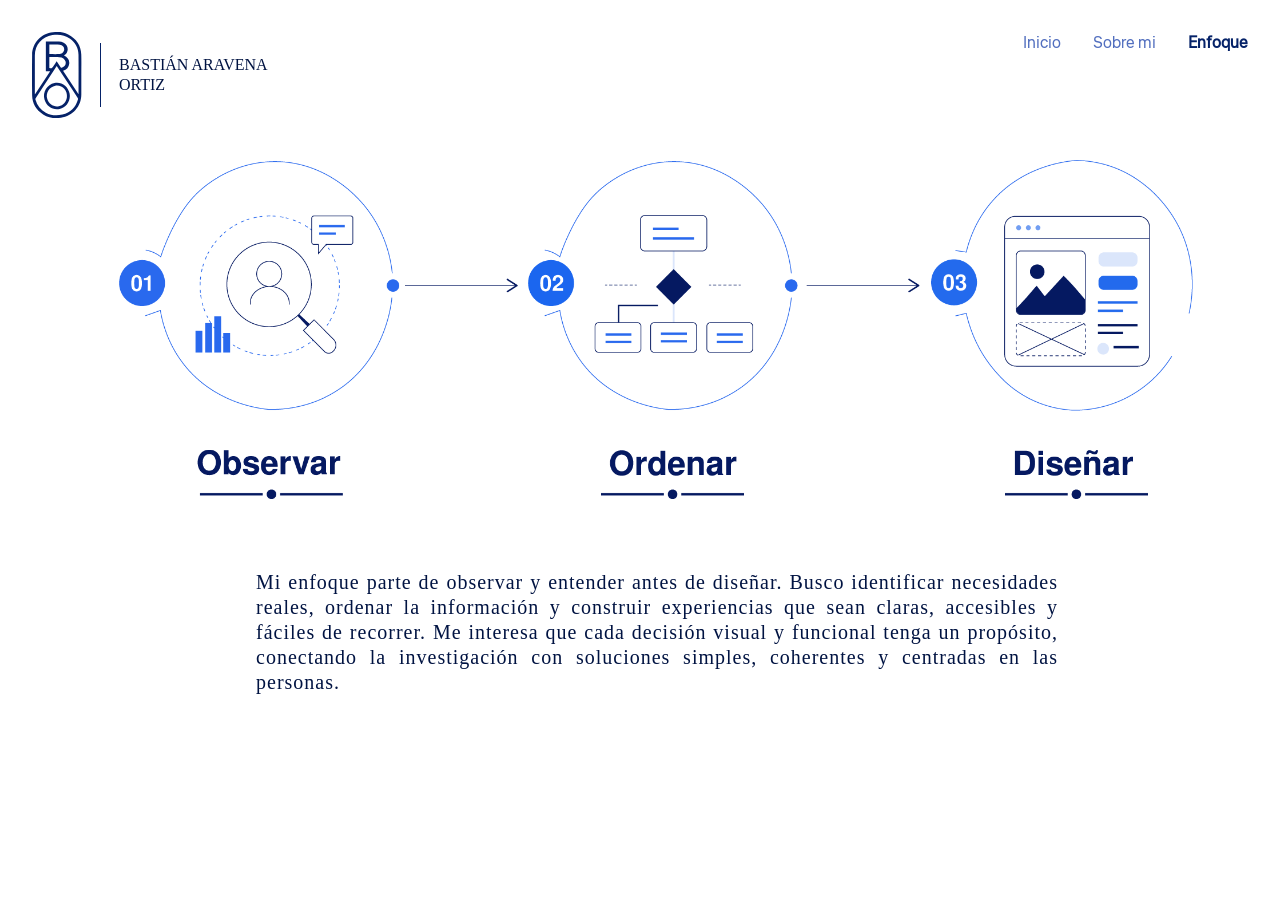
==== enfoque.html @ b865410c "initial commit" ====
<!DOCTYPE html>
<HTML>
    <head>
        <meta charset="UTF-8">
        <title>BASTIÁN ARAVENA ORTIZ</title>
         <link rel="stylesheet" href="Style.css">
         <link rel="stylesheet" href="enfoque.css">
        <link rel="preconnect" href="https://fonts.googleapis.com">
<link rel="preconnect" href="https://fonts.gstatic.com" crossorigin>
<link href="https://fonts.googleapis.com/css2?family=Inter:opsz,wght@14..32,100..900&family=Liter&display=swap" rel="stylesheet">
    </head>
    <body>
        <header>
            <div class="brand">
                <img src="SVG/LOGO/LOGO ZUL.svg" alt="Logo">
                <div class="divider"></div>
                <h1 id="nombre-logo">BASTIÁN ARAVENA <br>ORTIZ</h1>
            </div>
             <nav>
                <ul>
                    <a href="index.html" class="liter-regular-light">Inicio</a>
                    <a href="sobremi.html" class="liter-regular-light">Sobre mi</a>
                    <a href="enfoque.html" class="liter-regular-dark">Enfoque</a>
                </ul>
            </nav>
        </header>
        <main><!--CONTENIDO-->
            <section class="imagen-texto">
                <div class="imagen">
                    <img src="PNG/ENFOQUE_1.png" alt="Ilustración de enfoque" class="imagen">
                </div>
                <div class="texto">
                    <p class="escrito">Mi enfoque parte de observar y entender antes de diseñar. Busco identificar necesidades reales, ordenar la información y construir experiencias que sean claras, accesibles y fáciles de recorrer. Me interesa que cada decisión visual y funcional tenga un propósito, conectando la investigación con soluciones simples, coherentes y centradas en las personas.</p>
                </div>
            </section>
        </main>
    </body>
</HTML>
---- Style.css ----
@charset "UTF-8";
/* CSS Document */
* {
  margin: 0;
  padding: 0;
  box-sizing: border-box;
}

html {
    scroll-behavior: smooth;
}

header {
    width: 100%;
    display: flex;
    justify-content: space-between;
    padding-left: 2rem;
    padding-right: 2rem;
    padding-top: 2rem;
}

main {
    padding-left: 2rem;
}

#nombre-logo {
    font-family: 'Lexend';
    font-style: normal;
    font-weight: 300;
    font-size: 16px;
    line-height: 20px;
    color: #001342;
}

.brand {
    display: flex;
    align-items: center;
    gap: 18px;
}

.divider {
    width: 1px;
    height: 75%;
    background-color: #052268;
}

nav ul {
    display: flex;
    gap: 2rem;
}

.liter-regular-dark {
  font-family: "Liter", sans-serif;
  font-weight: 800;
  font-style: normal;
  font-size: 16px;
  line-height: 23px;
  color: #052268;
  text-decoration: none;
}

.liter-regular-light {
  font-family: "Liter", sans-serif;
  font-weight: 400;
  font-style: normal;
  font-size: 16px;
  line-height: 23px;
  color: #526FBF;
  text-decoration: none;
}


.cajas-de-texto-origen {
display: flex;
flex-direction: column;
align-items: flex-start;
padding: 0px;
gap: 0.5rem;
}

.cajas-de-texto-header {
font-family: 'Lexend';
font-style: normal;
font-weight: 400;
color: #031F57;
font-size: 48px;
}

.cajas-de-texto-header-2 {
    font-family: 'Lexend';
font-style: normal;
font-weight: 300;
font-size: 22px;
line-height: 28px;
text-align: justify;

color: #4C66AF;
}

.texto-botones {
    display: flex;
flex-direction: column;
align-items: flex-start;
padding: 0px;
gap: 57px;
}

.botones {
    display: flex;
flex-direction: row;
align-items: center;
padding: 0px;
gap: 30px;
}

.boton-proyecto {
display: flex;
flex-direction: row;
align-items: center;
padding: 14px 21px;
gap: 10px;
background: #052268;
}

.texto-boton-proyecto {
    font-family: 'Lexend';
font-style: normal;
font-weight: 300;
font-size: 22px;
line-height: 28px;
display: flex;
align-items: center;
text-align: center;
color: #FFFFFF;
text-decoration: none;
}

.boton-cv {
   display: flex;
flex-direction: row;
align-items: center;
padding: 14px 21px;
gap: 10px; 
border: 1px solid #052268;
}

.texto-boton-cv {
    font-family: 'Lexend';
font-style: normal;
font-weight: 300;
font-size: 22px;
line-height: 28px;
display: flex;
align-items: center;
text-align: center;
color: #052268;
text-decoration: none;
}



.hero {
    display: flex;
flex-direction: row;
justify-content: space-between;
align-items: flex-start;
margin-bottom: 3rem;
padding-top: 1rem;
max-width: 1440px;
}

.ilustracion {
    display: flex;
flex-direction: column;
align-items: flex-start;
padding: 0px 53px 0px 0px;
gap: 28px;
}

.imagen {
    width: 493px;
height: 371.47px;
}

.texto-ilustracion {
    font-family: 'Lexend';
font-style: normal;
font-weight: 300;
font-size: 16px;
line-height: 20px;
color: #001342;
}

li::marker {
    color: #526FBF;
    font-size: 20px;
}


.separador {
    width: 100%;
    height: 1px;
    background-color: #052268;
    margin: 2rem 0;
}



.proyecto-1 {
    display: flex;
    height: 100%;
    justify-content: space-between;
    padding-right: 82px;
    max-width: 1440px;
}

.preview-contexto {
    display: flex;
    gap:52px;
}


.preview-proyecto {
    display: flex;
    position: relative;
}

.preview-proyecto img {
 width: 379px;
}

.numero-proyecto {
display: flex;
position: absolute;
flex-direction: row;
justify-content: center;
align-items: center;
margin-top: 0.5rem;
padding: 12px 14px 11px 15px;
gap: 10px;
width: 49px;
height: 43px;
left: 0px;
top: 0px;
color: #FFFFFF;
background: #1A5ACE;
font-family: 'Lexend';
font-style: bold;
}

.proyecto-seleccionados-titulo {
    font-family: 'Lexend';
font-style: normal;
font-weight: 400;
font-size: 30px;
line-height: 38px;
color: #031F57;
margin-bottom: 30px;
}

.proyecto-contexto {
    display: flex;
flex-direction: column;
align-items: flex-start;
padding: 0px;
gap: 6px;
width: 546px;
}

.proyecto-contexto-titulo {
    font-family: 'Lexend';
font-style: normal;
font-weight: 500;
font-size: 24px;
line-height: 30px;
color: #1A5ACE;
}

.ver-mas {
 display: flex;
flex-direction: row;
align-items: center;
padding: 0px;
gap: 7px;
font-family: 'Lexend';
font-style: normal;
font-weight: 500;
font-size: 16px;
line-height: 20px;
color: #1A5ACE;
text-decoration: none;
}

.caracteristicas-ux {
font-family: 'Lexend';
font-style: normal;
font-weight: 300;
font-size: 13px;
line-height: 16px;
letter-spacing: 0.2em;
color: #031F57;
}

.texto-contexto {
   font-family: 'Liter';
font-style: normal;
font-weight: 400;
font-size: 15px;
line-height: 21px;
color: #001342; 
}

.sinsub {
    text-decoration: none;
    color: #1A5ACE;
}

.sinsub2 {
    text-decoration: none;
}

.proyectos-seleccionados {padding-bottom: 3rem;}
---- enfoque.css ----
@charset "UTF-8";
/* CSS Document */

.imagen-texto {
  display: flex;
flex-direction: column;
align-items: center;
padding: 42px 61px 0px;
padding-bottom: 5rem;
gap: 71px;
position: absolute;
max-width: 1440px;
}

.imagen {
display: flex;
flex-direction: column;
align-items: flex-start;
padding: 0px;
width: 1074px;
height: 339px;
}

.texto {
display: flex;
flex-direction: row;
justify-content: center;
align-items: center;
padding: 0px 161px 0px 163px;
gap: 10px;
}

.escrito {
  font-family: 'Lexend';
font-style: normal;
font-weight: 300;
font-size: 20px;
line-height: 25px;
display: flex;
align-items: center;
text-align: justify;
letter-spacing: 0.05em;
color: #001342;  
}
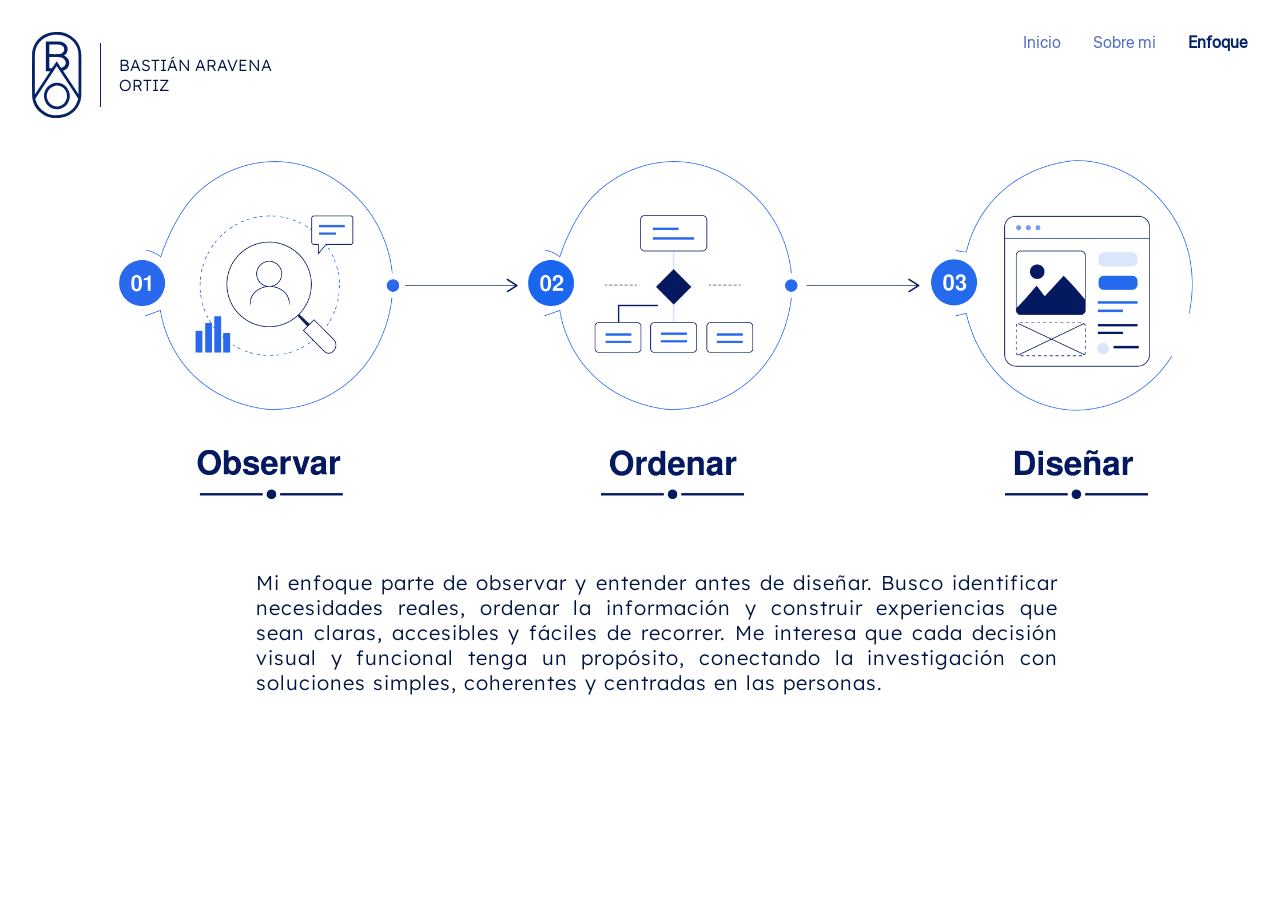
==== commit 4910fb40: "Update enfoque.html" ====
--- a/enfoque.html
+++ b/enfoque.html
@@ -8,6 +8,9 @@
         <link rel="preconnect" href="https://fonts.googleapis.com">
 <link rel="preconnect" href="https://fonts.gstatic.com" crossorigin>
 <link href="https://fonts.googleapis.com/css2?family=Inter:opsz,wght@14..32,100..900&family=Liter&display=swap" rel="stylesheet">
+        <link rel="preconnect" href="https://fonts.googleapis.com">
+<link rel="preconnect" href="https://fonts.gstatic.com" crossorigin>
+<link href="https://fonts.googleapis.com/css2?family=Inter:opsz,wght@14..32,100..900&family=Lexend:wght@100..900&family=Liter&display=swap" rel="stylesheet">
     </head>
     <body>
         <header>
@@ -35,4 +38,4 @@
             </section>
         </main>
     </body>
-</HTML>+</HTML>
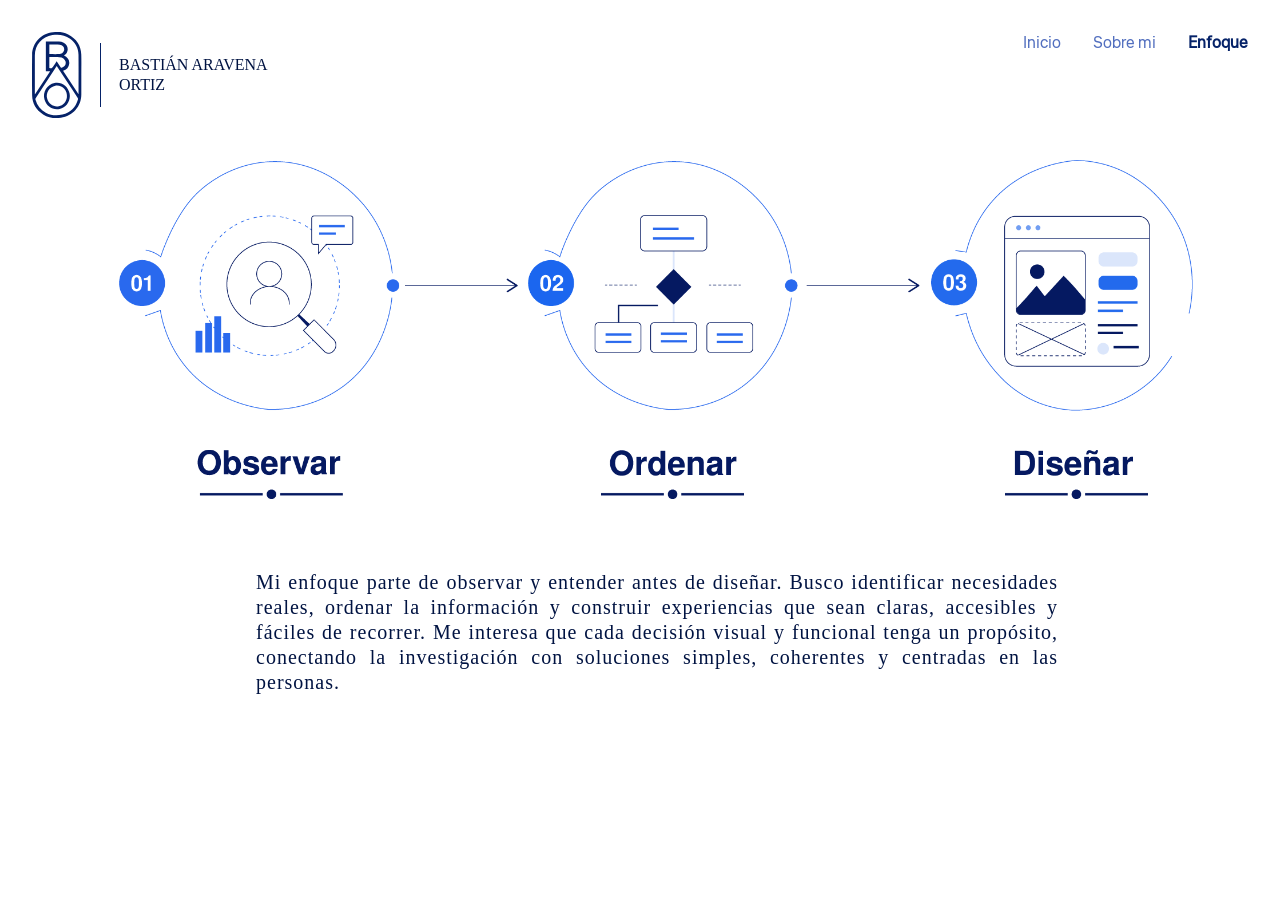
==== commit 4c8f7787: "Add files via upload" ====
--- a/enfoque.html
+++ b/enfoque.html
@@ -2,15 +2,13 @@
 <HTML>
     <head>
         <meta charset="UTF-8">
+        <meta name="viewport" content="width=device-width, initial-scale=1">
         <title>BASTIÁN ARAVENA ORTIZ</title>
          <link rel="stylesheet" href="Style.css">
          <link rel="stylesheet" href="enfoque.css">
         <link rel="preconnect" href="https://fonts.googleapis.com">
 <link rel="preconnect" href="https://fonts.gstatic.com" crossorigin>
 <link href="https://fonts.googleapis.com/css2?family=Inter:opsz,wght@14..32,100..900&family=Liter&display=swap" rel="stylesheet">
-        <link rel="preconnect" href="https://fonts.googleapis.com">
-<link rel="preconnect" href="https://fonts.gstatic.com" crossorigin>
-<link href="https://fonts.googleapis.com/css2?family=Inter:opsz,wght@14..32,100..900&family=Lexend:wght@100..900&family=Liter&display=swap" rel="stylesheet">
     </head>
     <body>
         <header>
@@ -38,4 +36,4 @@
             </section>
         </main>
     </body>
-</HTML>
+</HTML>
